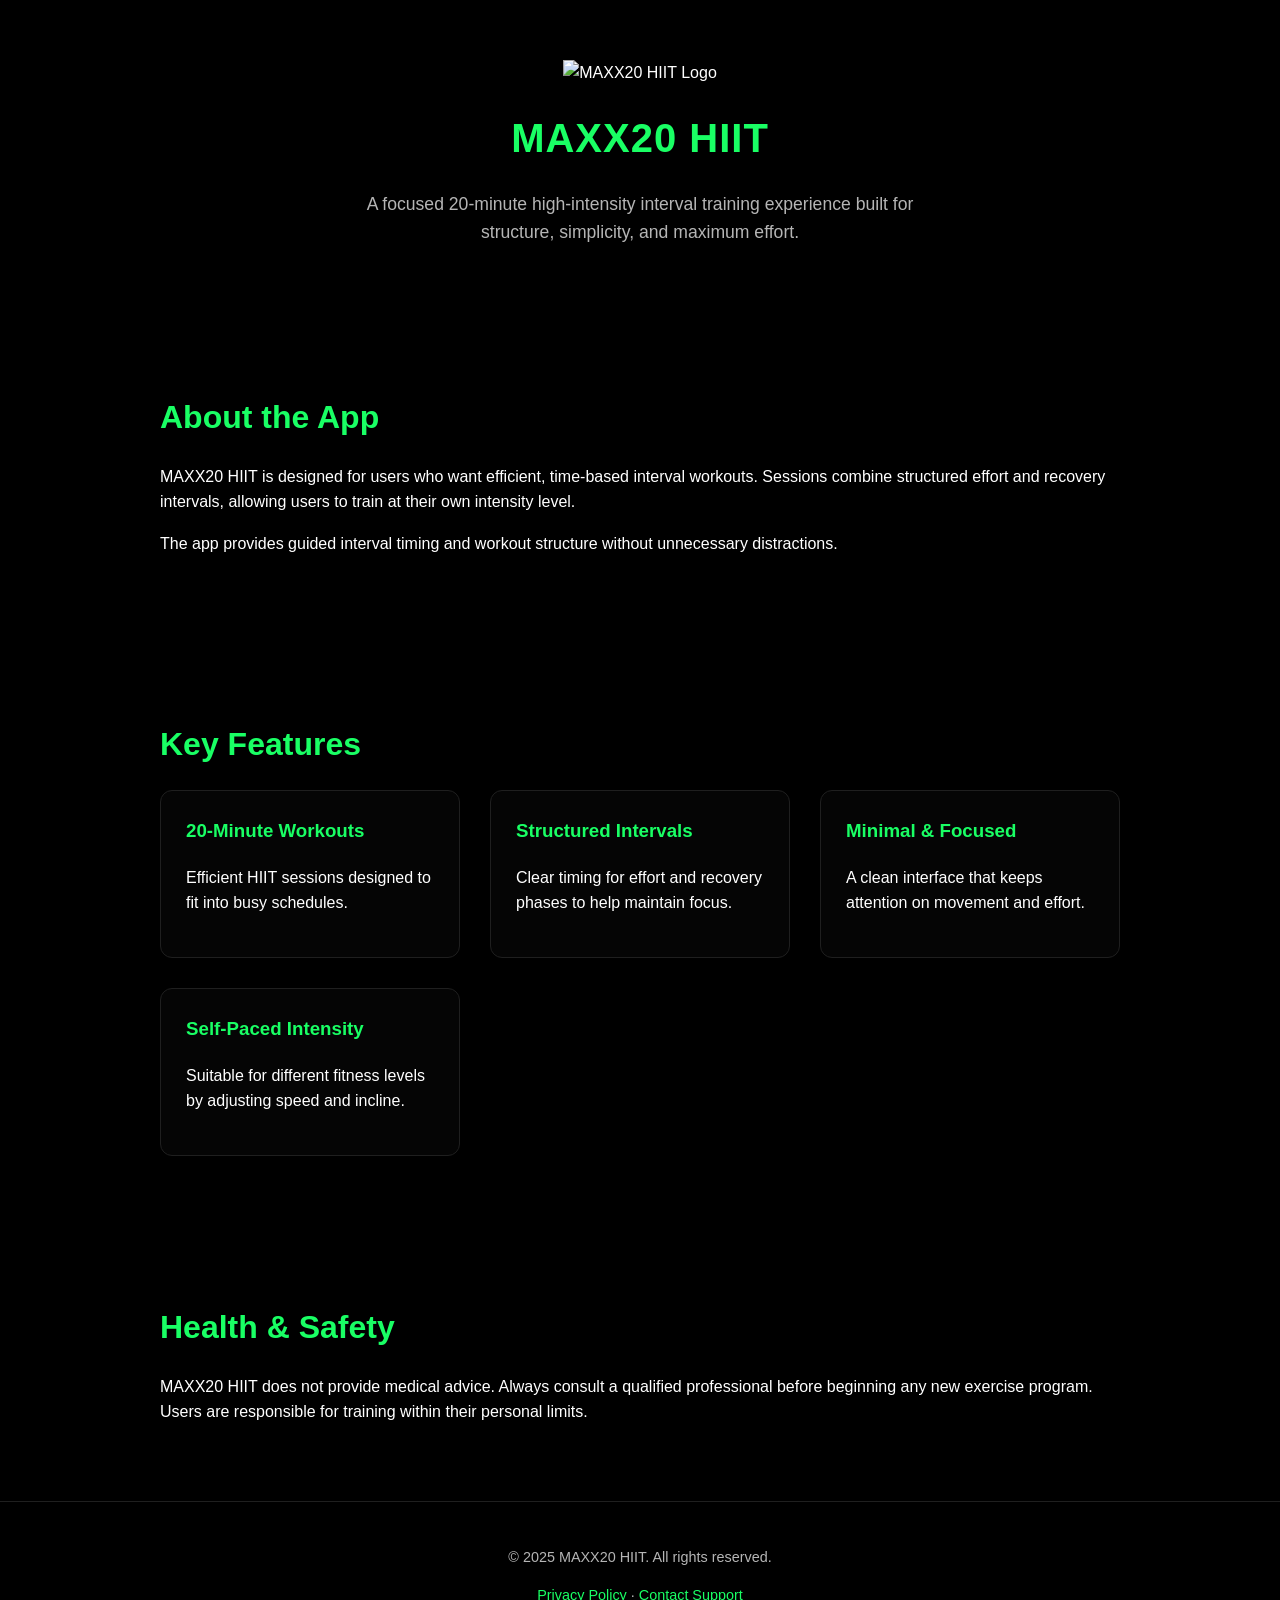
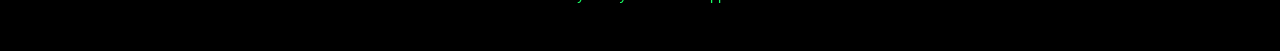
==== apps/maxx20/index.html @ 4f64fa4b "Create index.html" ====
<!DOCTYPE html>
<html lang="en">
<head>
  <meta charset="UTF-8" />
  <meta name="viewport" content="width=device-width, initial-scale=1.0" />
  <title>MAXX20 HIIT</title>

  <meta name="description" content="MAXX20 HIIT is a 20-minute high-intensity interval training app designed for efficient, structured workouts." />

  <style>
    :root {
      --bg: #000000;
      --green: #19ff64;
      --text: #ffffff;
      --muted: #b5b5b5;
    }

    * {
      box-sizing: border-box;
      font-family: -apple-system, BlinkMacSystemFont, "Segoe UI", Roboto, Helvetica, Arial, sans-serif;
    }

    body {
      margin: 0;
      background-color: var(--bg);
      color: var(--text);
      line-height: 1.6;
    }

    header {
      padding: 60px 20px;
      text-align: center;
    }

    header img {
      width: 160px;
      margin-bottom: 20px;
    }

    header h1 {
      font-size: 2.5rem;
      margin: 0;
      color: var(--green);
      letter-spacing: 1px;
    }

    header p {
      max-width: 600px;
      margin: 20px auto 0;
      color: var(--muted);
      font-size: 1.1rem;
    }

    section {
      padding: 60px 20px;
      max-width: 1000px;
      margin: auto;
    }

    section h2 {
      color: var(--green);
      margin-bottom: 20px;
      font-size: 2rem;
    }

    .features {
      display: grid;
      grid-template-columns: repeat(auto-fit, minmax(240px, 1fr));
      gap: 30px;
    }

    .feature {
      border: 1px solid #1f1f1f;
      padding: 25px;
      border-radius: 12px;
      background: #050505;
    }

    .feature h3 {
      margin-top: 0;
      color: var(--green);
    }

    footer {
      border-top: 1px solid #1f1f1f;
      padding: 30px 20px;
      text-align: center;
      color: var(--muted);
      font-size: 0.9rem;
    }

    footer a {
      color: var(--green);
      text-decoration: none;
    }

    footer a:hover {
      text-decoration: underline;
    }
  </style>
</head>

<body>

  <header>
    <img src="logo.png" alt="MAXX20 HIIT Logo" />
    <h1>MAXX20 HIIT</h1>
    <p>
      A focused 20-minute high-intensity interval training experience built for
      structure, simplicity, and maximum effort.
    </p>
  </header>

  <section>
    <h2>About the App</h2>
    <p>
      MAXX20 HIIT is designed for users who want efficient, time-based interval
      workouts. Sessions combine structured effort and recovery intervals,
      allowing users to train at their own intensity level.
    </p>
    <p>
      The app provides guided interval timing and workout structure without
      unnecessary distractions.
    </p>
  </section>

  <section>
    <h2>Key Features</h2>
    <div class="features">
      <div class="feature">
        <h3>20-Minute Workouts</h3>
        <p>
          Efficient HIIT sessions designed to fit into busy schedules.
        </p>
      </div>
      <div class="feature">
        <h3>Structured Intervals</h3>
        <p>
          Clear timing for effort and recovery phases to help maintain focus.
        </p>
      </div>
      <div class="feature">
        <h3>Minimal & Focused</h3>
        <p>
          A clean interface that keeps attention on movement and effort.
        </p>
      </div>
      <div class="feature">
        <h3>Self-Paced Intensity</h3>
        <p>
          Suitable for different fitness levels by adjusting speed and incline.
        </p>
      </div>
    </div>
  </section>

  <section>
    <h2>Health & Safety</h2>
    <p>
      MAXX20 HIIT does not provide medical advice. Always consult a qualified
      professional before beginning any new exercise program. Users are
      responsible for training within their personal limits.
    </p>
  </section>

  <footer>
    <p>
      © 2025 MAXX20 HIIT. All rights reserved.
    </p>
    <p>
      <a href="privacy.html">Privacy Policy</a> ·
      <a href="mailto:maxxappdeveloper@gmail.com">Contact Support</a>
    </p>
  </footer>

</body>
</html>
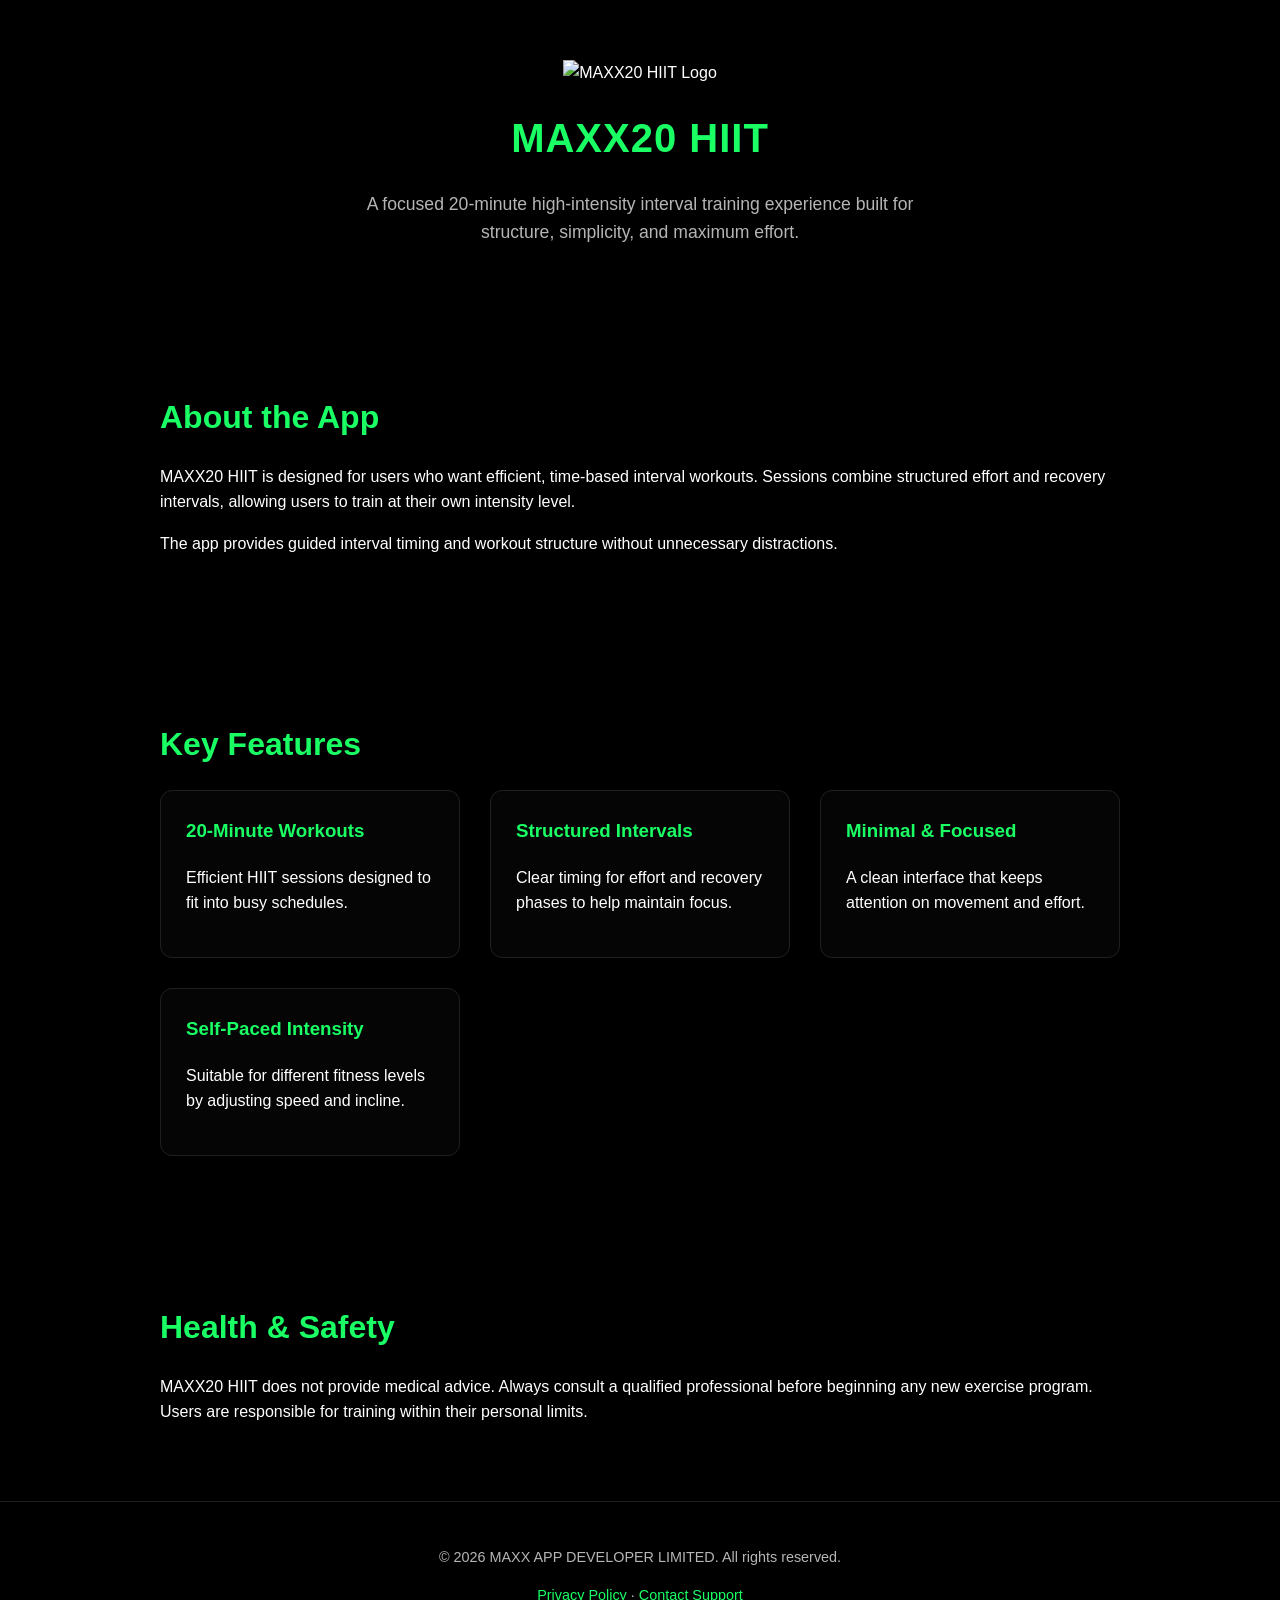
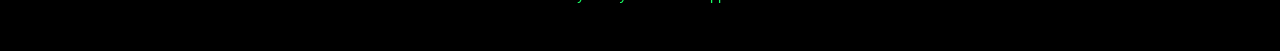
==== commit ea67e666: "Update index.html" ====
--- a/apps/maxx20/index.html
+++ b/apps/maxx20/index.html
@@ -165,7 +165,7 @@
 
   <footer>
     <p>
-      © 2025 MAXX20 HIIT. All rights reserved.
+      © 2026 MAXX APP DEVELOPER LIMITED. All rights reserved.
     </p>
     <p>
       <a href="privacy.html">Privacy Policy</a> ·
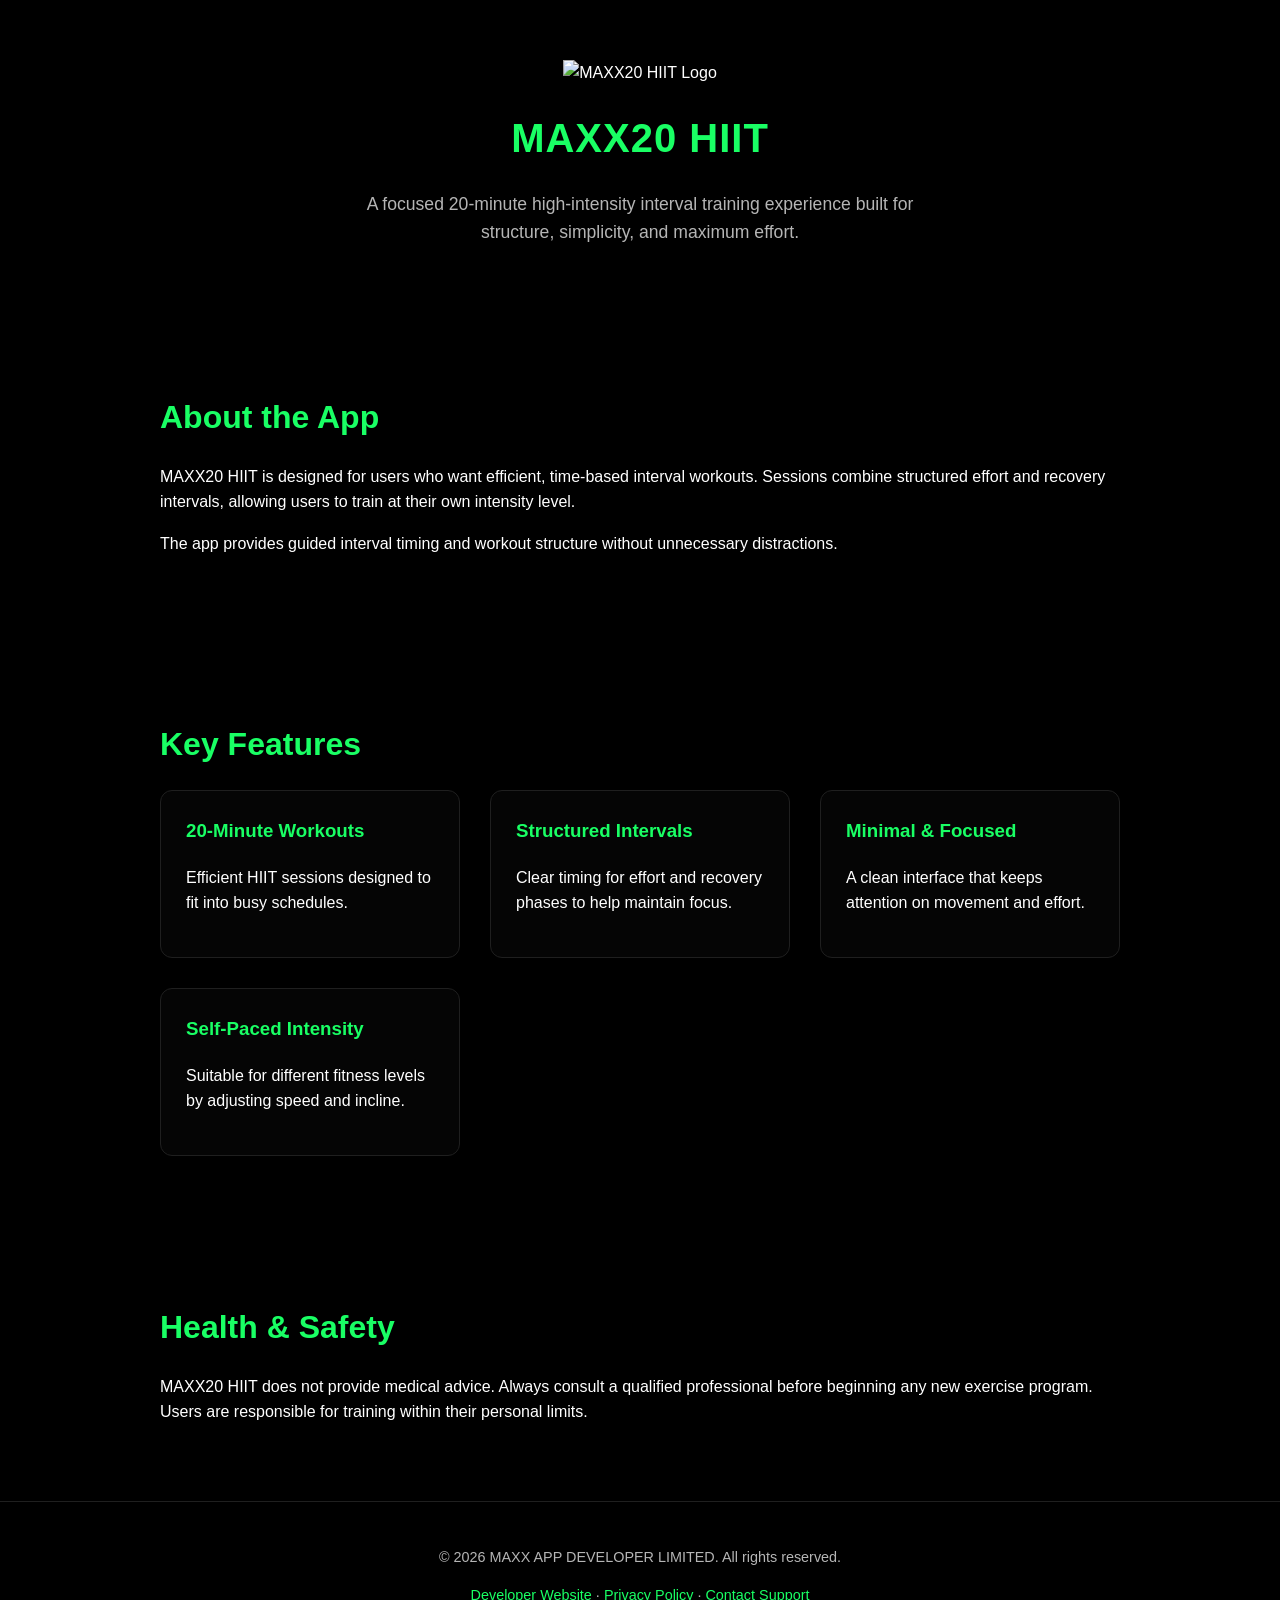
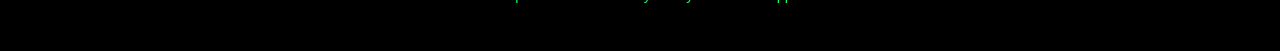
==== commit cf9163e1: "Update index.html" ====
--- a/apps/maxx20/index.html
+++ b/apps/maxx20/index.html
@@ -168,6 +168,7 @@
       © 2026 MAXX APP DEVELOPER LIMITED. All rights reserved.
     </p>
     <p>
+      <a href="../../">Developer Website</a> ·
       <a href="privacy.html">Privacy Policy</a> ·
       <a href="mailto:maxxappdeveloper@gmail.com">Contact Support</a>
     </p>
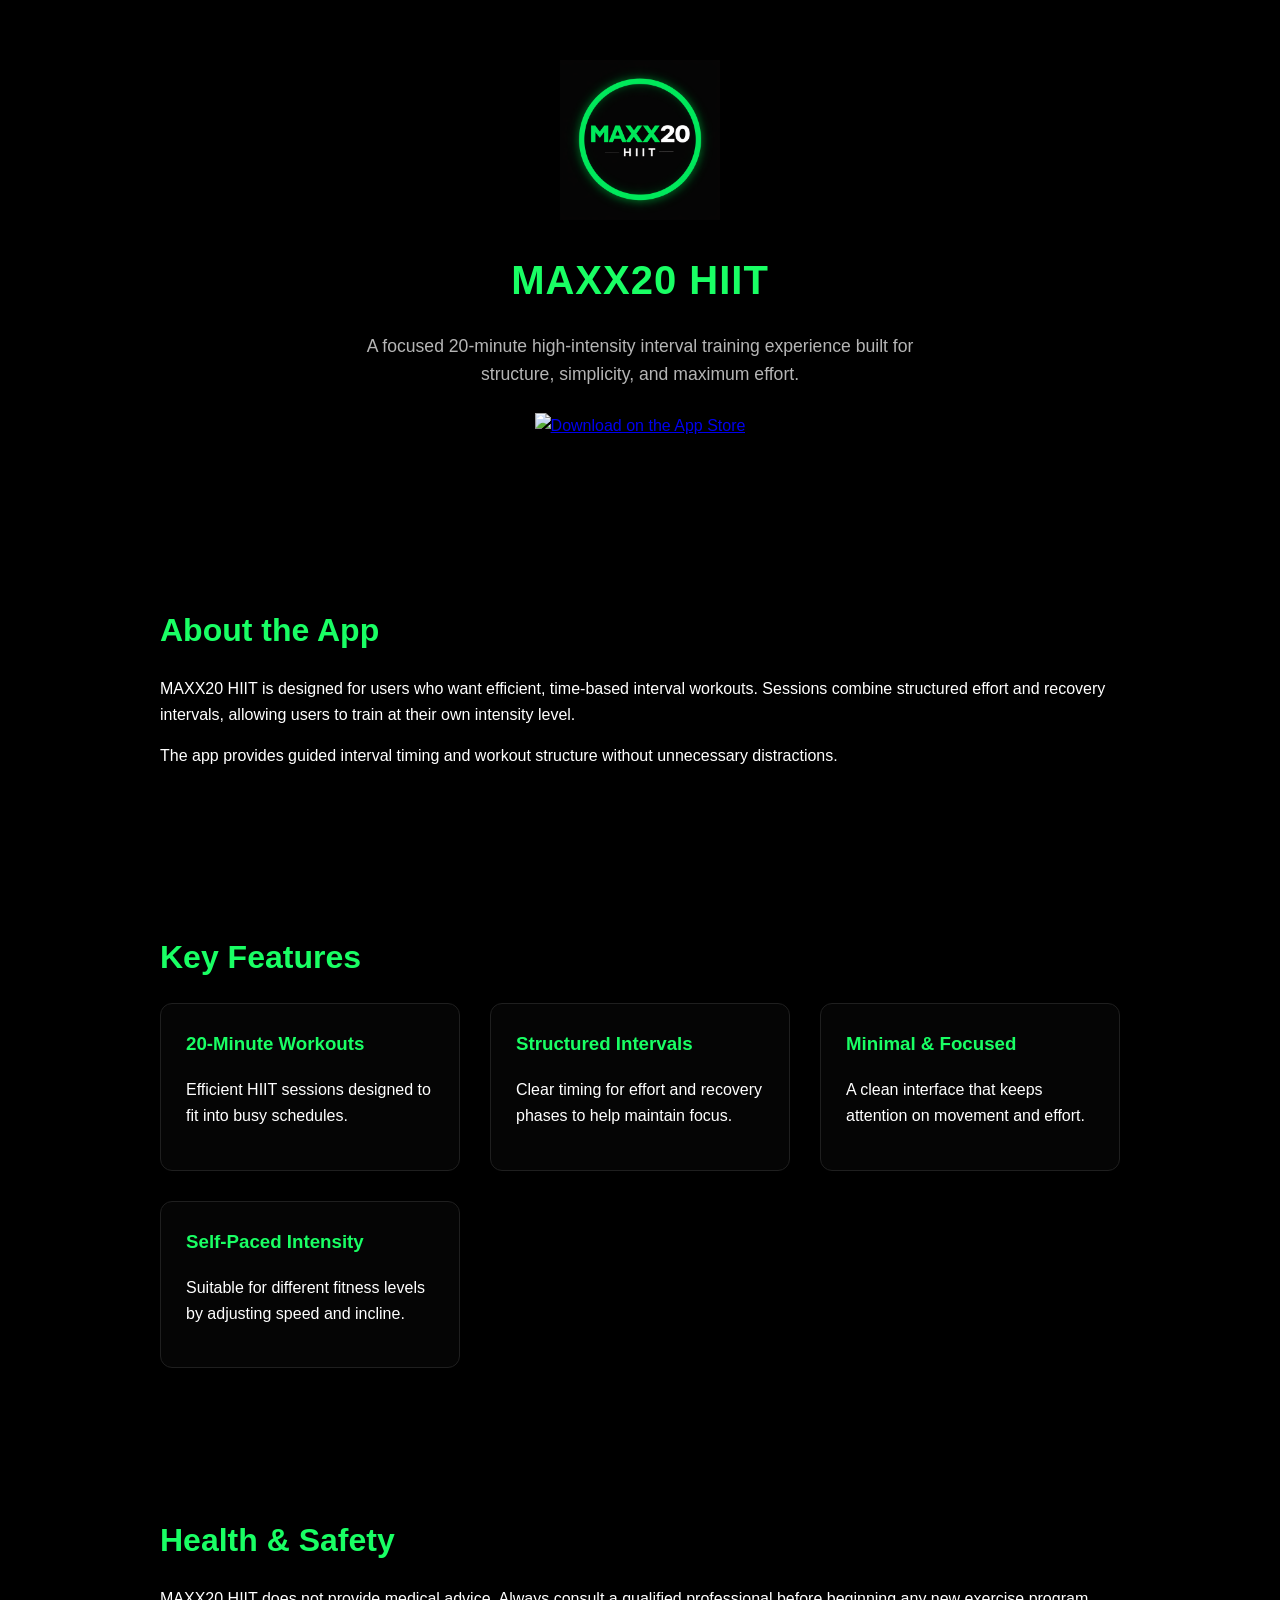
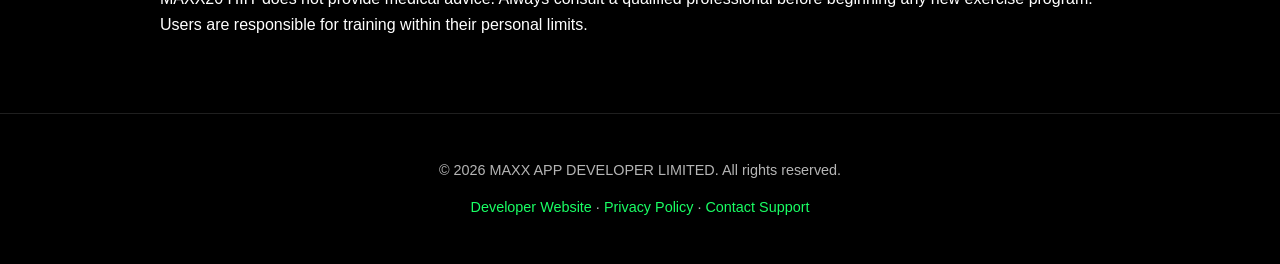
==== commit 3b04b66d: "Update index.html" ====
--- a/apps/maxx20/index.html
+++ b/apps/maxx20/index.html
@@ -109,6 +109,15 @@
       A focused 20-minute high-intensity interval training experience built for
       structure, simplicity, and maximum effort.
     </p>
+    <div style="margin-top: 25px;">
+    <a href="https://apps.apple.com/app/id6756675061" target="_blank" rel="noopener noreferrer">
+      <img
+        src="https://developer.apple.com/assets/elements/badges/download-on-the-app-store.svg"
+        alt="Download on the App Store"
+        style="height: 55px;"
+      />
+    </a>
+  </div>
   </header>
 
   <section>
